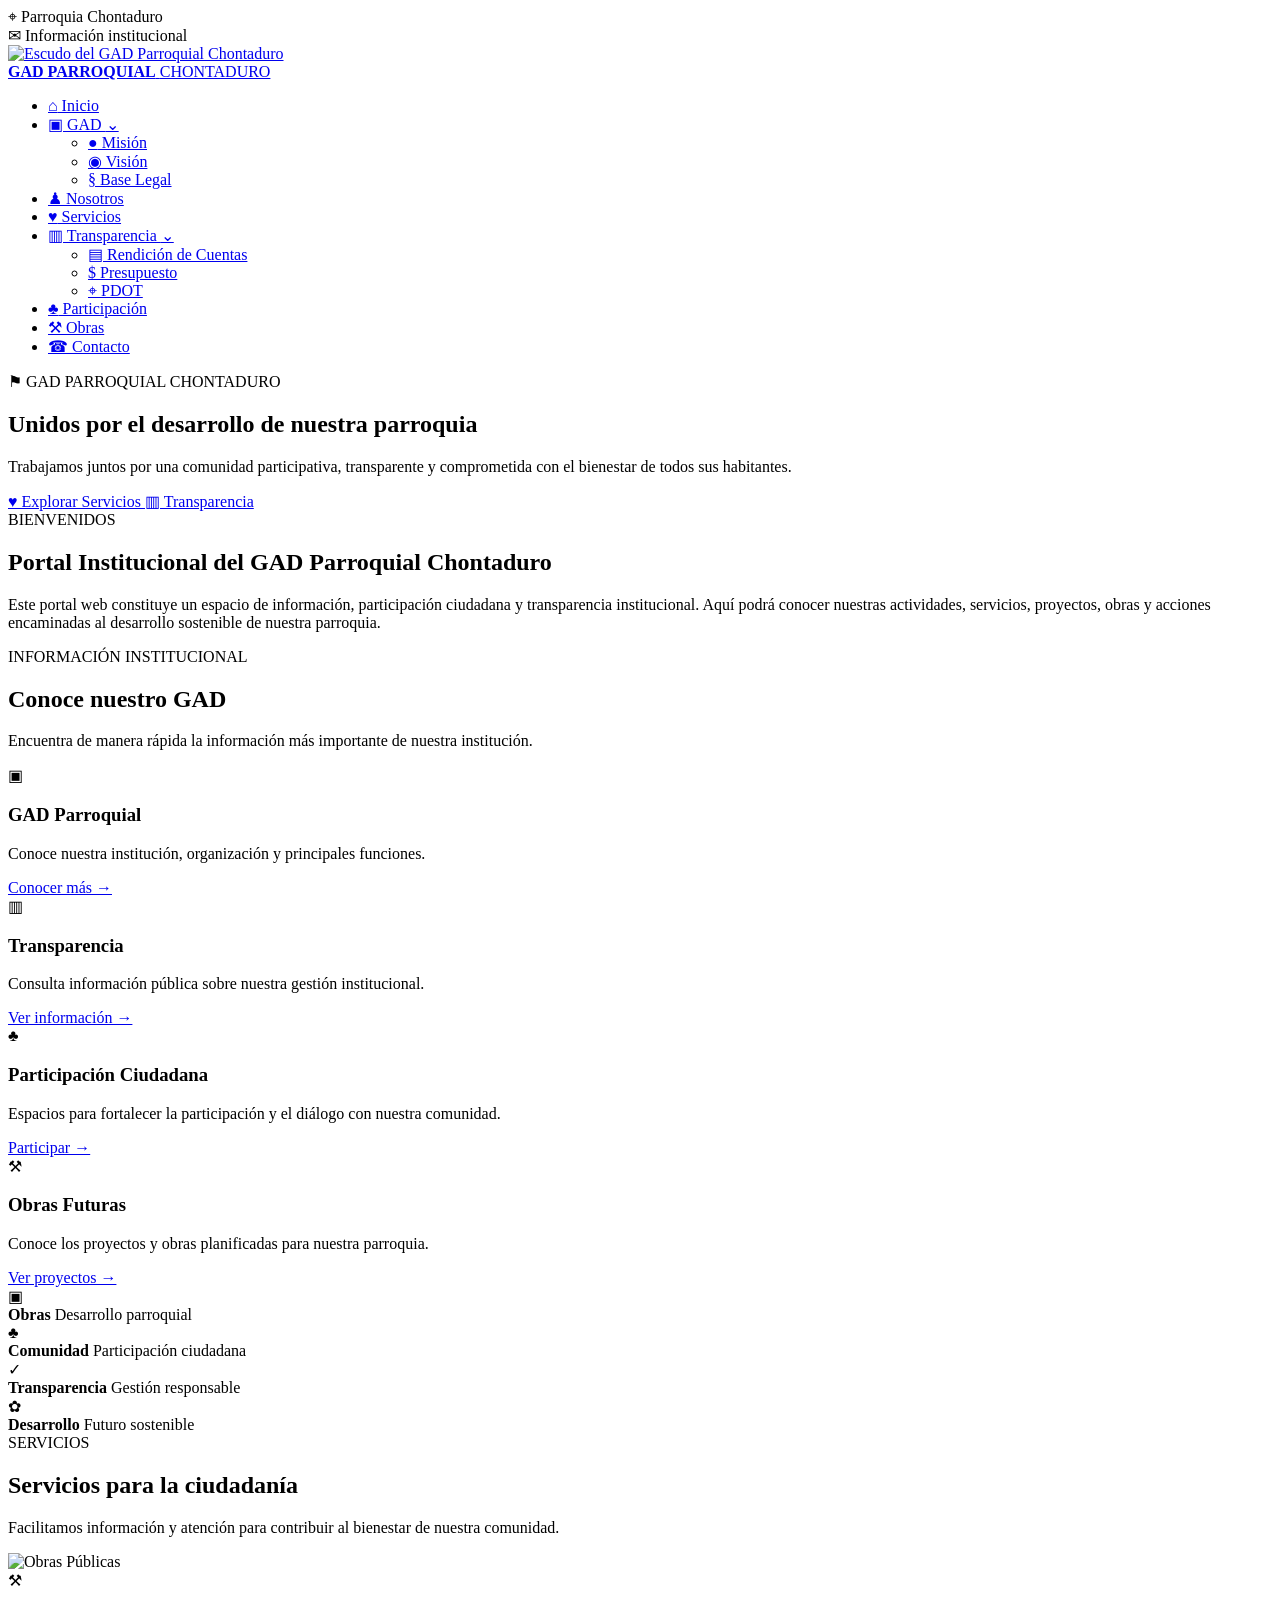
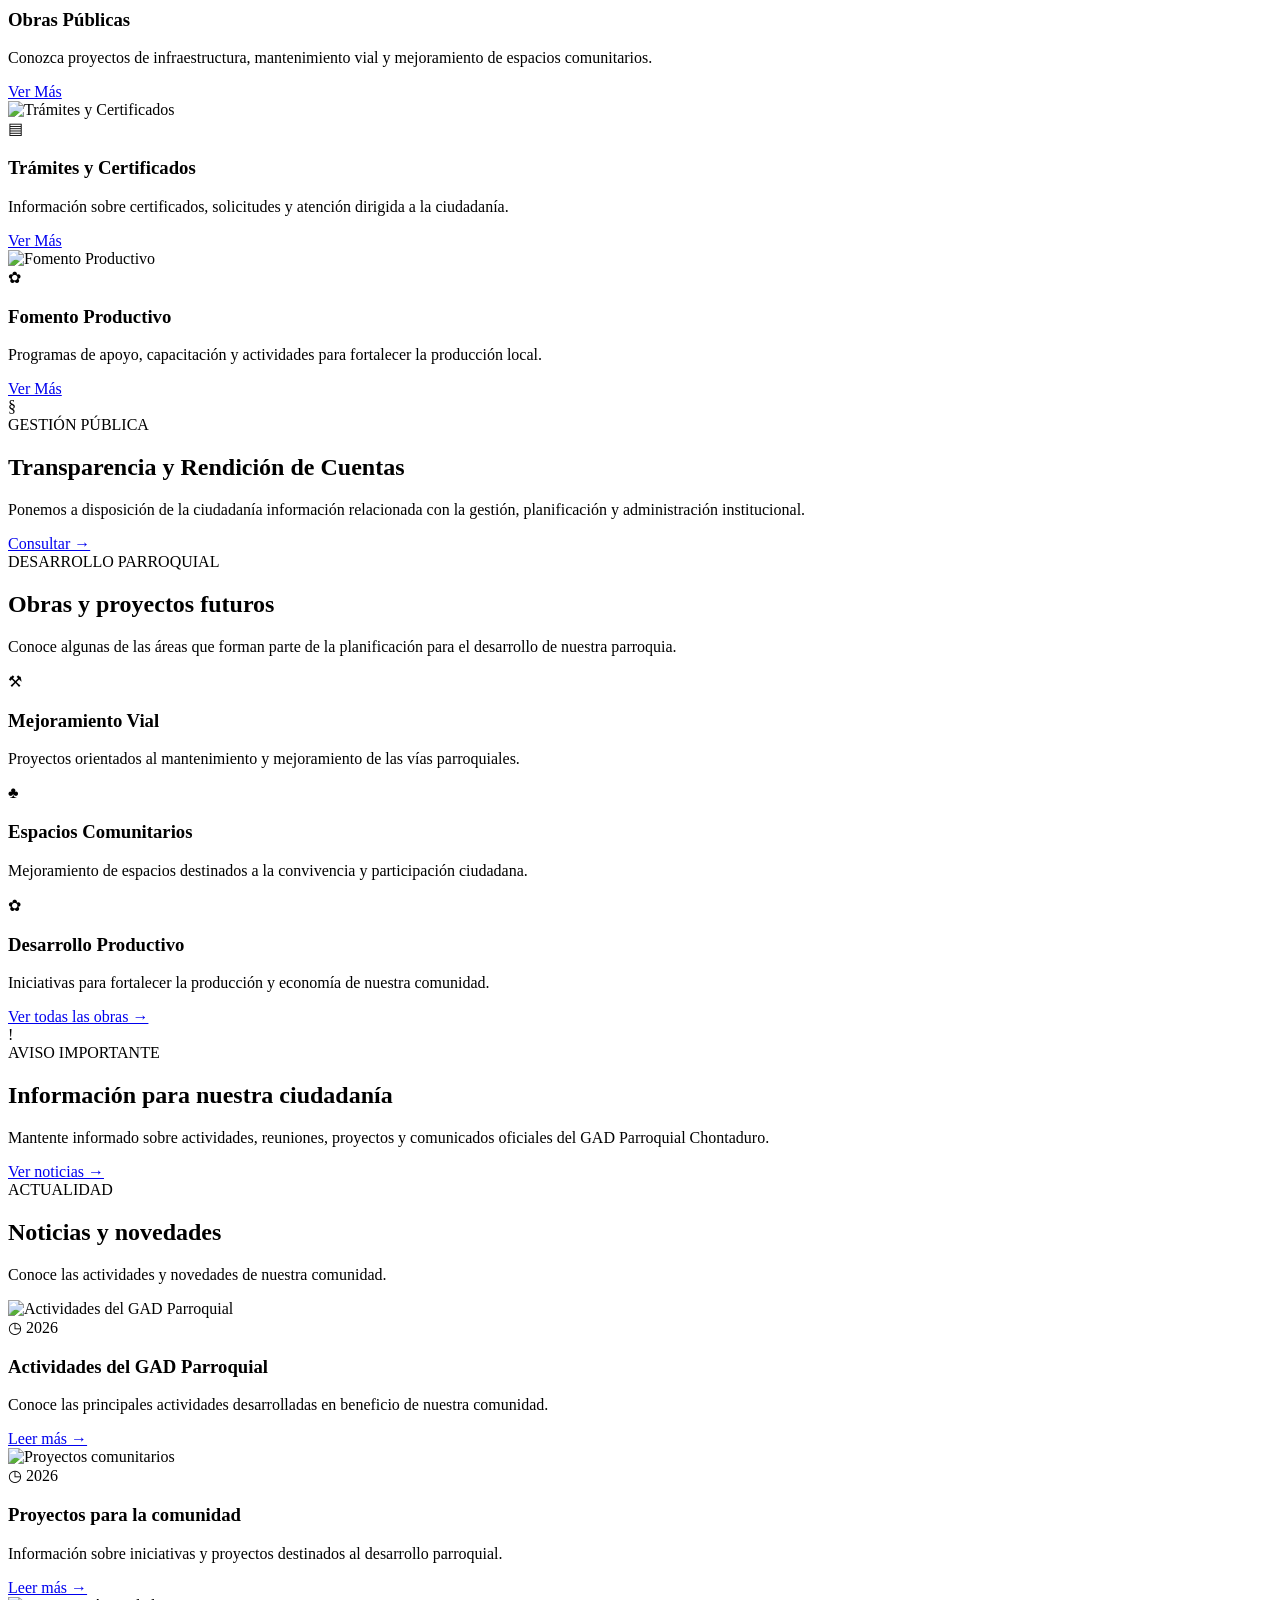
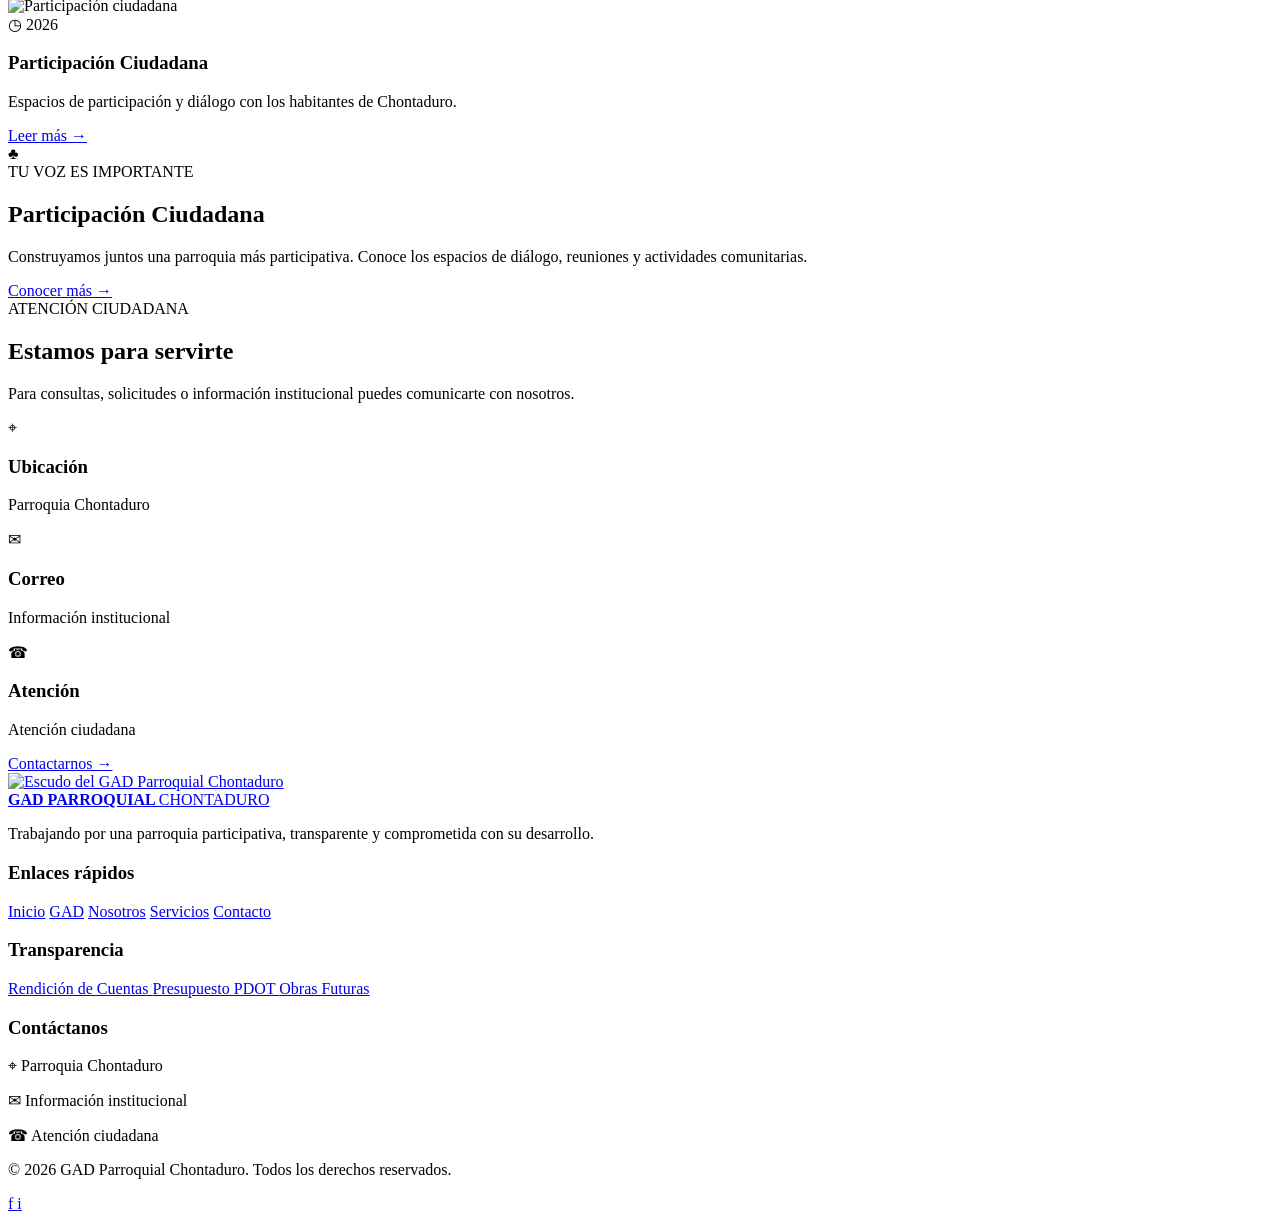
==== index.html @ f2425b81 "Rename INDEX.HTML to index.html" ====
<!DOCTYPE html>
<html lang="es">

<head>
    <meta charset="UTF-8">
    <meta name="viewport" content="width=device-width, initial-scale=1.0">

    <meta name="description"
        content="Portal institucional del GAD Parroquial Chontaduro. Información, servicios, transparencia, participación ciudadana y proyectos.">

    <title>GAD Parroquial Chontaduro - Inicio</title>

    <link rel="stylesheet" href="assets/css/style.css">
</head>

<body>

    <!-- =====================================================
         BARRA SUPERIOR
    ====================================================== -->

    <div class="top-bar">

        <div>
            <span class="icono-pequeno">⌖</span>
            Parroquia Chontaduro
        </div>

        <div>
            <span class="icono-pequeno">✉</span>
            Información institucional
        </div>

    </div>


    <!-- =====================================================
         ENCABEZADO Y MENÚ
    ====================================================== -->

    <header>

        <div class="nav-container">

            <!-- LOGO -->

            <a href="index.html" class="logo">

                <img src="assets/img/logo.png"
                    alt="Escudo del GAD Parroquial Chontaduro">

                <div class="logo-text">

                    <strong>GAD PARROQUIAL</strong>

                    <span>CHONTADURO</span>

                </div>

            </a>


            <!-- MENÚ PRINCIPAL -->

            <nav aria-label="Navegación principal">

                <ul>

                    <li>
                        <a href="index.html" class="active">
                            <span class="menu-icono">⌂</span>
                            Inicio
                        </a>
                    </li>


                    <!-- GAD -->

                    <li class="dropdown">

                        <a href="gad.html">
                            <span class="menu-icono">▣</span>
                            GAD
                            <span class="flecha">⌄</span>
                        </a>

                        <ul class="submenu">

                            <li>
                                <a href="mision.html">
                                    <span>●</span>
                                    Misión
                                </a>
                            </li>

                            <li>
                                <a href="vision.html">
                                    <span>◉</span>
                                    Visión
                                </a>
                            </li>

                            <li>
                                <a href="base-legal.html">
                                    <span>§</span>
                                    Base Legal
                                </a>
                            </li>

                        </ul>

                    </li>


                    <!-- NOSOTROS -->

                    <li>
                        <a href="nosotros.html">
                            <span class="menu-icono">♟</span>
                            Nosotros
                        </a>
                    </li>


                    <!-- SERVICIOS -->

                    <li>
                        <a href="servicios.html">
                            <span class="menu-icono">♥</span>
                            Servicios
                        </a>
                    </li>


                    <!-- TRANSPARENCIA -->

                    <li class="dropdown">

                        <a href="transparencia.html">
                            <span class="menu-icono">▥</span>
                            Transparencia
                            <span class="flecha">⌄</span>
                        </a>

                        <ul class="submenu">

                            <li>
                                <a href="rendicion-cuentas.html">
                                    <span>▤</span>
                                    Rendición de Cuentas
                                </a>
                            </li>

                            <li>
                                <a href="presupuesto.html">
                                    <span>$</span>
                                    Presupuesto
                                </a>
                            </li>

                            <li>
                                <a href="pdot.html">
                                    <span>⌖</span>
                                    PDOT
                                </a>
                            </li>

                        </ul>

                    </li>


                    <!-- PARTICIPACIÓN -->

                    <li>
                        <a href="participacion.html">
                            <span class="menu-icono">♣</span>
                            Participación
                        </a>
                    </li>


                    <!-- OBRAS -->

                    <li>
                        <a href="obras-futuras.html">
                            <span class="menu-icono">⚒</span>
                            Obras
                        </a>
                    </li>


                    <!-- CONTACTO -->

                    <li>
                        <a href="contacto.html">
                            <span class="menu-icono">☎</span>
                            Contacto
                        </a>
                    </li>

                </ul>

            </nav>

        </div>

    </header>


    <!-- =====================================================
         BANNER PRINCIPAL
    ====================================================== -->

    <main>

        <section class="banner" id="inicio">

            <div class="banner-overlay"></div>

            <div class="banner-contenido">

                <span class="etiqueta">
                    ⚑ GAD PARROQUIAL CHONTADURO
                </span>

                <h1>
                    Unidos por el desarrollo
                    de nuestra parroquia
                </h1>

                <p>
                    Trabajamos juntos por una comunidad
                    participativa, transparente y comprometida
                    con el bienestar de todos sus habitantes.
                </p>

                <div class="banner-botones">

                    <a href="servicios.html" class="btn">
                        ♥ Explorar Servicios
                    </a>

                    <a href="transparencia.html"
                        class="btn btn-secundario">
                        ▥ Transparencia
                    </a>

                </div>

            </div>

        </section>


        <!-- =====================================================
             BIENVENIDA
        ====================================================== -->

        <section class="bienvenida">

            <span class="seccion-etiqueta">
                BIENVENIDOS
            </span>

            <h2>
                Portal Institucional del
                GAD Parroquial Chontaduro
            </h2>

            <p>
                Este portal web constituye un espacio de información,
                participación ciudadana y transparencia institucional.
                Aquí podrá conocer nuestras actividades, servicios,
                proyectos, obras y acciones encaminadas al desarrollo
                sostenible de nuestra parroquia.
            </p>

        </section>


        <!-- =====================================================
             ACCESOS INSTITUCIONALES
        ====================================================== -->

        <section class="accesos">

            <div class="titulo-seccion">

                <span>
                    INFORMACIÓN INSTITUCIONAL
                </span>

                <h2>
                    Conoce nuestro GAD
                </h2>

                <p>
                    Encuentra de manera rápida la información
                    más importante de nuestra institución.
                </p>

            </div>


            <div class="grid-container">

                <!-- GAD -->

                <article class="info-card">

                    <div class="icono">
                        ▣
                    </div>

                    <h3>
                        GAD Parroquial
                    </h3>

                    <p>
                        Conoce nuestra institución,
                        organización y principales funciones.
                    </p>

                    <a href="gad.html">
                        Conocer más →
                    </a>

                </article>


                <!-- TRANSPARENCIA -->

                <article class="info-card">

                    <div class="icono">
                        ▥
                    </div>

                    <h3>
                        Transparencia
                    </h3>

                    <p>
                        Consulta información pública sobre
                        nuestra gestión institucional.
                    </p>

                    <a href="transparencia.html">
                        Ver información →
                    </a>

                </article>


                <!-- PARTICIPACIÓN -->

                <article class="info-card">

                    <div class="icono">
                        ♣
                    </div>

                    <h3>
                        Participación Ciudadana
                    </h3>

                    <p>
                        Espacios para fortalecer la participación
                        y el diálogo con nuestra comunidad.
                    </p>

                    <a href="participacion.html">
                        Participar →
                    </a>

                </article>


                <!-- OBRAS -->

                <article class="info-card">

                    <div class="icono">
                        ⚒
                    </div>

                    <h3>
                        Obras Futuras
                    </h3>

                    <p>
                        Conoce los proyectos y obras
                        planificadas para nuestra parroquia.
                    </p>

                    <a href="obras-futuras.html">
                        Ver proyectos →
                    </a>

                </article>

            </div>

        </section>


        <!-- =====================================================
             INDICADORES
        ====================================================== -->

        <section class="indicadores">

            <div class="indicador">

                <span class="indicador-icono">▣</span>

                <div>
                    <strong>Obras</strong>
                    <span>Desarrollo parroquial</span>
                </div>

            </div>


            <div class="indicador">

                <span class="indicador-icono">♣</span>

                <div>
                    <strong>Comunidad</strong>
                    <span>Participación ciudadana</span>
                </div>

            </div>


            <div class="indicador">

                <span class="indicador-icono">✓</span>

                <div>
                    <strong>Transparencia</strong>
                    <span>Gestión responsable</span>
                </div>

            </div>


            <div class="indicador">

                <span class="indicador-icono">✿</span>

                <div>
                    <strong>Desarrollo</strong>
                    <span>Futuro sostenible</span>
                </div>

            </div>

        </section>


        <!-- =====================================================
             SERVICIOS DESTACADOS
        ====================================================== -->

        <section class="servicios-destacados">

            <div class="titulo-seccion">

                <span>
                    SERVICIOS
                </span>

                <h2>
                    Servicios para la ciudadanía
                </h2>

                <p>
                    Facilitamos información y atención para
                    contribuir al bienestar de nuestra comunidad.
                </p>

            </div>


            <div class="grid-container servicios-grid">

                <!-- SERVICIO 1 -->

                <article class="card">

                    <img src="assets/img/productos/servicio-1.png"
                        alt="Obras Públicas">

                    <div class="card-content">

                        <div class="card-icon">
                            ⚒
                        </div>

                        <h3>
                            Obras Públicas
                        </h3>

                        <p>
                            Conozca proyectos de infraestructura,
                            mantenimiento vial y mejoramiento
                            de espacios comunitarios.
                        </p>

                        <a href="servicios.html" class="btn">
                            Ver Más
                        </a>

                    </div>

                </article>


                <!-- SERVICIO 2 -->

                <article class="card">

                    <img src="assets/img/productos/servicio-2.jpg"
                        alt="Trámites y Certificados">

                    <div class="card-content">

                        <div class="card-icon">
                            ▤
                        </div>

                        <h3>
                            Trámites y Certificados
                        </h3>

                        <p>
                            Información sobre certificados,
                            solicitudes y atención dirigida
                            a la ciudadanía.
                        </p>

                        <a href="servicios.html" class="btn">
                            Ver Más
                        </a>

                    </div>

                </article>


                <!-- SERVICIO 3 -->

                <article class="card">

                    <img src="assets/img/productos/servicio-3.jpg"
                        alt="Fomento Productivo">

                    <div class="card-content">

                        <div class="card-icon">
                            ✿
                        </div>

                        <h3>
                            Fomento Productivo
                        </h3>

                        <p>
                            Programas de apoyo, capacitación
                            y actividades para fortalecer
                            la producción local.
                        </p>

                        <a href="servicios.html" class="btn">
                            Ver Más
                        </a>

                    </div>

                </article>

            </div>

        </section>


        <!-- =====================================================
             TRANSPARENCIA DESTACADA
        ====================================================== -->

        <section class="transparencia-destacada">

            <div class="transparencia-icono">
                §
            </div>

            <div class="transparencia-texto">

                <span>
                    GESTIÓN PÚBLICA
                </span>

                <h2>
                    Transparencia y Rendición de Cuentas
                </h2>

                <p>
                    Ponemos a disposición de la ciudadanía
                    información relacionada con la gestión,
                    planificación y administración institucional.
                </p>

            </div>

            <a href="transparencia.html" class="btn">
                Consultar →
            </a>

        </section>


        <!-- =====================================================
             OBRAS FUTURAS
        ====================================================== -->

        <section class="obras-preview">

            <div class="titulo-seccion">

                <span>
                    DESARROLLO PARROQUIAL
                </span>

                <h2>
                    Obras y proyectos futuros
                </h2>

                <p>
                    Conoce algunas de las áreas que forman parte
                    de la planificación para el desarrollo de nuestra
                    parroquia.
                </p>

            </div>


            <div class="obras-grid">

                <article class="obra-card">

                    <div class="obra-icono">
                        ⚒
                    </div>

                    <h3>
                        Mejoramiento Vial
                    </h3>

                    <p>
                        Proyectos orientados al mantenimiento
                        y mejoramiento de las vías parroquiales.
                    </p>

                </article>


                <article class="obra-card">

                    <div class="obra-icono">
                        ♣
                    </div>

                    <h3>
                        Espacios Comunitarios
                    </h3>

                    <p>
                        Mejoramiento de espacios destinados
                        a la convivencia y participación ciudadana.
                    </p>

                </article>


                <article class="obra-card">

                    <div class="obra-icono">
                        ✿
                    </div>

                    <h3>
                        Desarrollo Productivo
                    </h3>

                    <p>
                        Iniciativas para fortalecer la producción
                        y economía de nuestra comunidad.
                    </p>

                </article>

            </div>


            <div class="centrado">

                <a href="obras-futuras.html" class="btn">
                    Ver todas las obras →
                </a>

            </div>

        </section>


        <!-- =====================================================
             AVISO IMPORTANTE
        ====================================================== -->

        <section class="aviso">

            <div class="aviso-icono">
                !
            </div>

            <div>

                <span>
                    AVISO IMPORTANTE
                </span>

                <h2>
                    Información para nuestra ciudadanía
                </h2>

                <p>
                    Mantente informado sobre actividades,
                    reuniones, proyectos y comunicados
                    oficiales del GAD Parroquial Chontaduro.
                </p>

            </div>

            <a href="noticias.html"
                class="btn btn-secundario">
                Ver noticias →
            </a>

        </section>


        <!-- =====================================================
             NOTICIAS
        ====================================================== -->

        <section class="noticias">

            <div class="titulo-seccion">

                <span>
                    ACTUALIDAD
                </span>

                <h2>
                    Noticias y novedades
                </h2>

                <p>
                    Conoce las actividades y novedades
                    de nuestra comunidad.
                </p>

            </div>


            <div class="noticias-grid">

                <article class="noticia">

                    <img src="assets/img/noticia-1.jpg"
                        alt="Actividades del GAD Parroquial">

                    <div class="noticia-contenido">

                        <span>
                            ◷ 2026
                        </span>

                        <h3>
                            Actividades del GAD Parroquial
                        </h3>

                        <p>
                            Conoce las principales actividades
                            desarrolladas en beneficio de nuestra
                            comunidad.
                        </p>

                        <a href="noticias.html">
                            Leer más →
                        </a>

                    </div>

                </article>


                <article class="noticia">

                    <img src="assets/img/noticia-2.jpg"
                        alt="Proyectos comunitarios">

                    <div class="noticia-contenido">

                        <span>
                            ◷ 2026
                        </span>

                        <h3>
                            Proyectos para la comunidad
                        </h3>

                        <p>
                            Información sobre iniciativas
                            y proyectos destinados al desarrollo
                            parroquial.
                        </p>

                        <a href="noticias.html">
                            Leer más →
                        </a>

                    </div>

                </article>


                <article class="noticia">

                    <img src="assets/img/noticia-3.jpg"
                        alt="Participación ciudadana">

                    <div class="noticia-contenido">

                        <span>
                            ◷ 2026
                        </span>

                        <h3>
                            Participación Ciudadana
                        </h3>

                        <p>
                            Espacios de participación y diálogo
                            con los habitantes de Chontaduro.
                        </p>

                        <a href="noticias.html">
                            Leer más →
                        </a>

                    </div>

                </article>

            </div>

        </section>


        <!-- =====================================================
             PARTICIPACIÓN CIUDADANA
        ====================================================== -->

        <section class="participacion">

            <div class="participacion-contenido">

                <div class="participacion-icono">
                    ♣
                </div>

                <div>

                    <span>
                        TU VOZ ES IMPORTANTE
                    </span>

                    <h2>
                        Participación Ciudadana
                    </h2>

                    <p>
                        Construyamos juntos una parroquia
                        más participativa. Conoce los espacios
                        de diálogo, reuniones y actividades
                        comunitarias.
                    </p>

                </div>

                <a href="participacion.html" class="btn">
                    Conocer más →
                </a>

            </div>

        </section>


        <!-- =====================================================
             CONTACTO
        ====================================================== -->

        <section class="contacto-preview">

            <div class="titulo-seccion">

                <span>
                    ATENCIÓN CIUDADANA
                </span>

                <h2>
                    Estamos para servirte
                </h2>

                <p>
                    Para consultas, solicitudes o información
                    institucional puedes comunicarte con nosotros.
                </p>

            </div>


            <div class="contacto-grid">

                <article class="contacto-item">

                    <div class="contacto-icono">
                        ⌖
                    </div>

                    <h3>
                        Ubicación
                    </h3>

                    <p>
                        Parroquia Chontaduro
                    </p>

                </article>


                <article class="contacto-item">

                    <div class="contacto-icono">
                        ✉
                    </div>

                    <h3>
                        Correo
                    </h3>

                    <p>
                        Información institucional
                    </p>

                </article>


                <article class="contacto-item">

                    <div class="contacto-icono">
                        ☎
                    </div>

                    <h3>
                        Atención
                    </h3>

                    <p>
                        Atención ciudadana
                    </p>

                </article>

            </div>


            <div class="centrado">

                <a href="contacto.html" class="btn">
                    Contactarnos →
                </a>

            </div>

        </section>

    </main>


    <!-- =====================================================
         FOOTER
    ====================================================== -->

    <footer>

        <div class="footer-container">

            <!-- COLUMNA 1 -->

            <div class="footer-col">

                <a href="index.html" class="footer-logo">

                    <img src="assets/img/logo.png"
                        alt="Escudo del GAD Parroquial Chontaduro">

                    <div>

                        <strong>
                            GAD PARROQUIAL
                        </strong>

                        <span>
                            CHONTADURO
                        </span>

                    </div>

                </a>

                <p>
                    Trabajando por una parroquia
                    participativa, transparente y
                    comprometida con su desarrollo.
                </p>

            </div>


            <!-- COLUMNA 2 -->

            <div class="footer-col">

                <h3>
                    Enlaces rápidos
                </h3>

                <a href="index.html">Inicio</a>
                <a href="gad.html">GAD</a>
                <a href="nosotros.html">Nosotros</a>
                <a href="servicios.html">Servicios</a>
                <a href="contacto.html">Contacto</a>

            </div>


            <!-- COLUMNA 3 -->

            <div class="footer-col">

                <h3>
                    Transparencia
                </h3>

                <a href="rendicion-cuentas.html">
                    Rendición de Cuentas
                </a>

                <a href="presupuesto.html">
                    Presupuesto
                </a>

                <a href="pdot.html">
                    PDOT
                </a>

                <a href="obras-futuras.html">
                    Obras Futuras
                </a>

            </div>


            <!-- COLUMNA 4 -->

            <div class="footer-col">

                <h3>
                    Contáctanos
                </h3>

                <p>
                    ⌖ Parroquia Chontaduro
                </p>

                <p>
                    ✉ Información institucional
                </p>

                <p>
                    ☎ Atención ciudadana
                </p>

            </div>

        </div>


        <!-- PARTE INFERIOR -->

        <div class="footer-bottom">

            <p>
                © 2026 GAD Parroquial Chontaduro.
                Todos los derechos reservados.
            </p>

            <div class="redes">

                <a href="https://www.facebook.com/"
                    target="_blank"
                    rel="noopener noreferrer"
                    aria-label="Facebook">
                    f
                </a>

                <a href="https://www.instagram.com/"
                    target="_blank"
                    rel="noopener noreferrer"
                    aria-label="Instagram">
                    i
                </a>

            </div>

        </div>

    </footer>

</body>

</html>
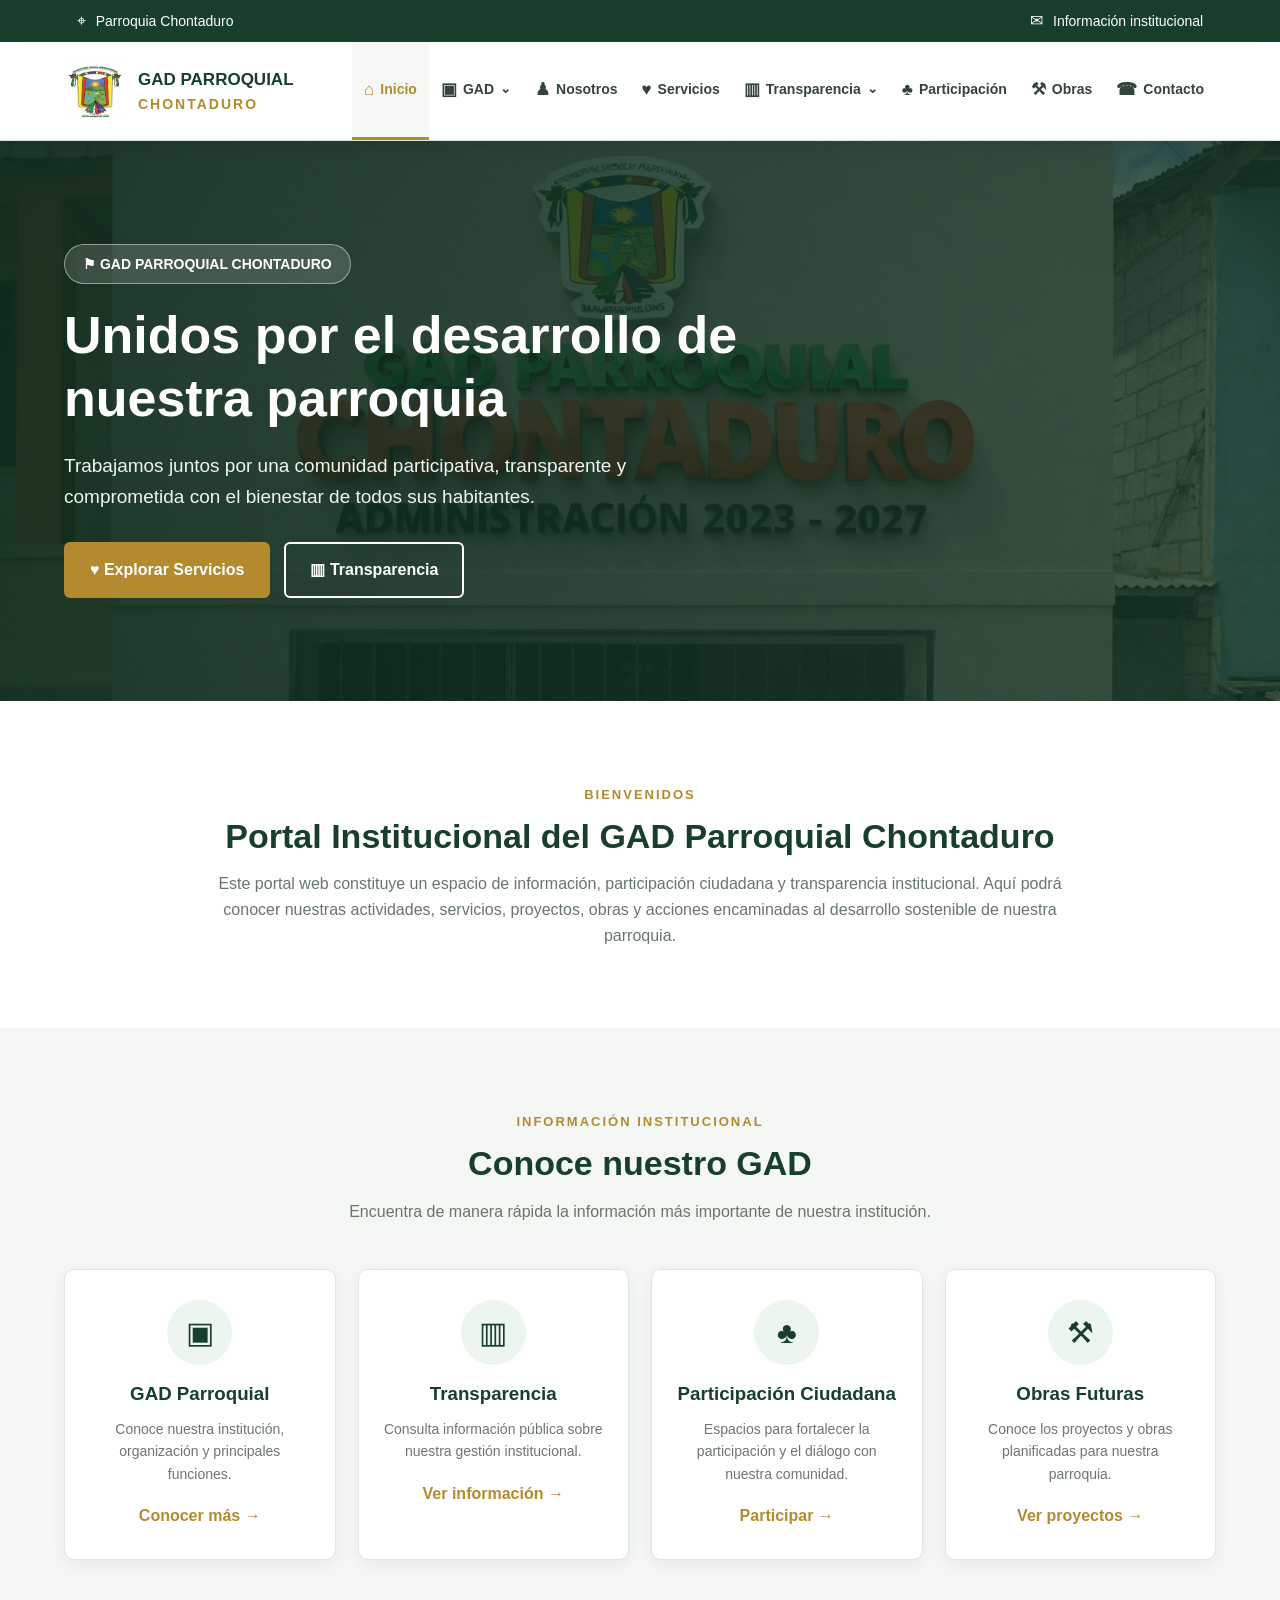
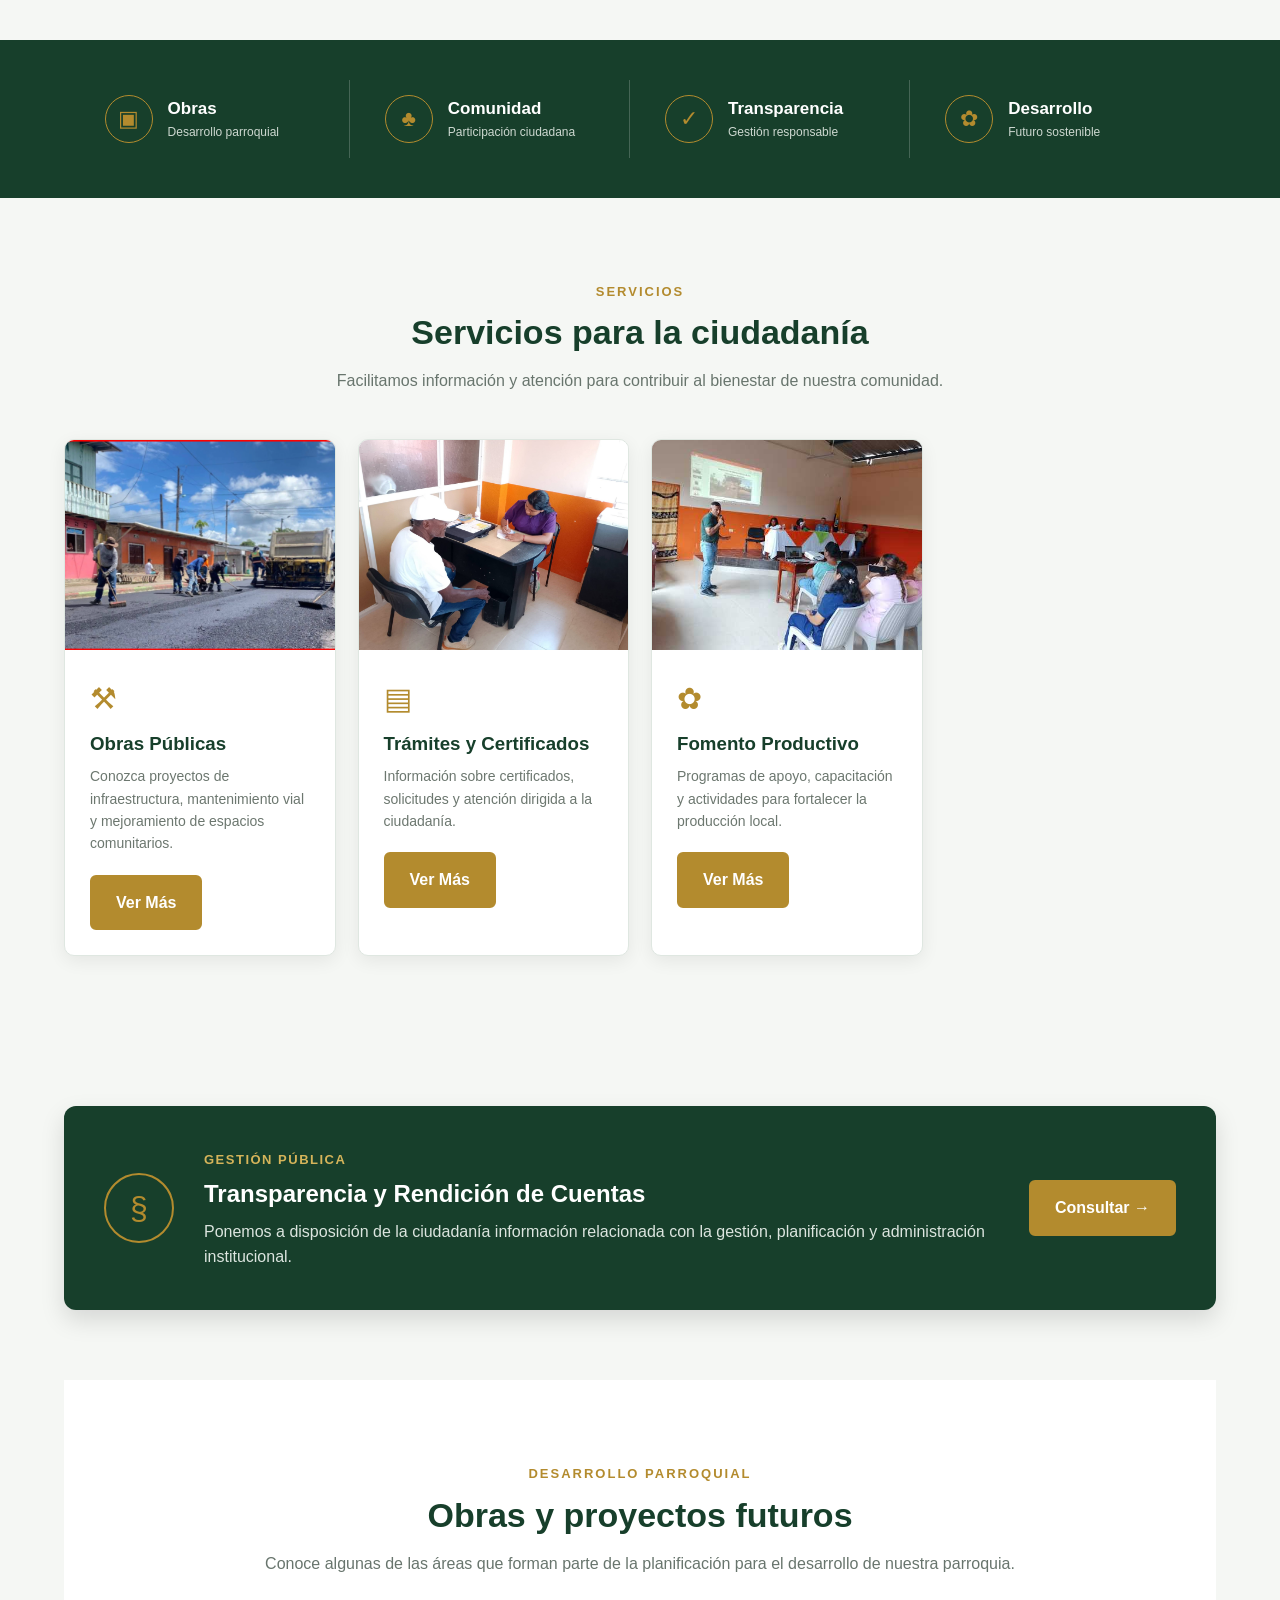
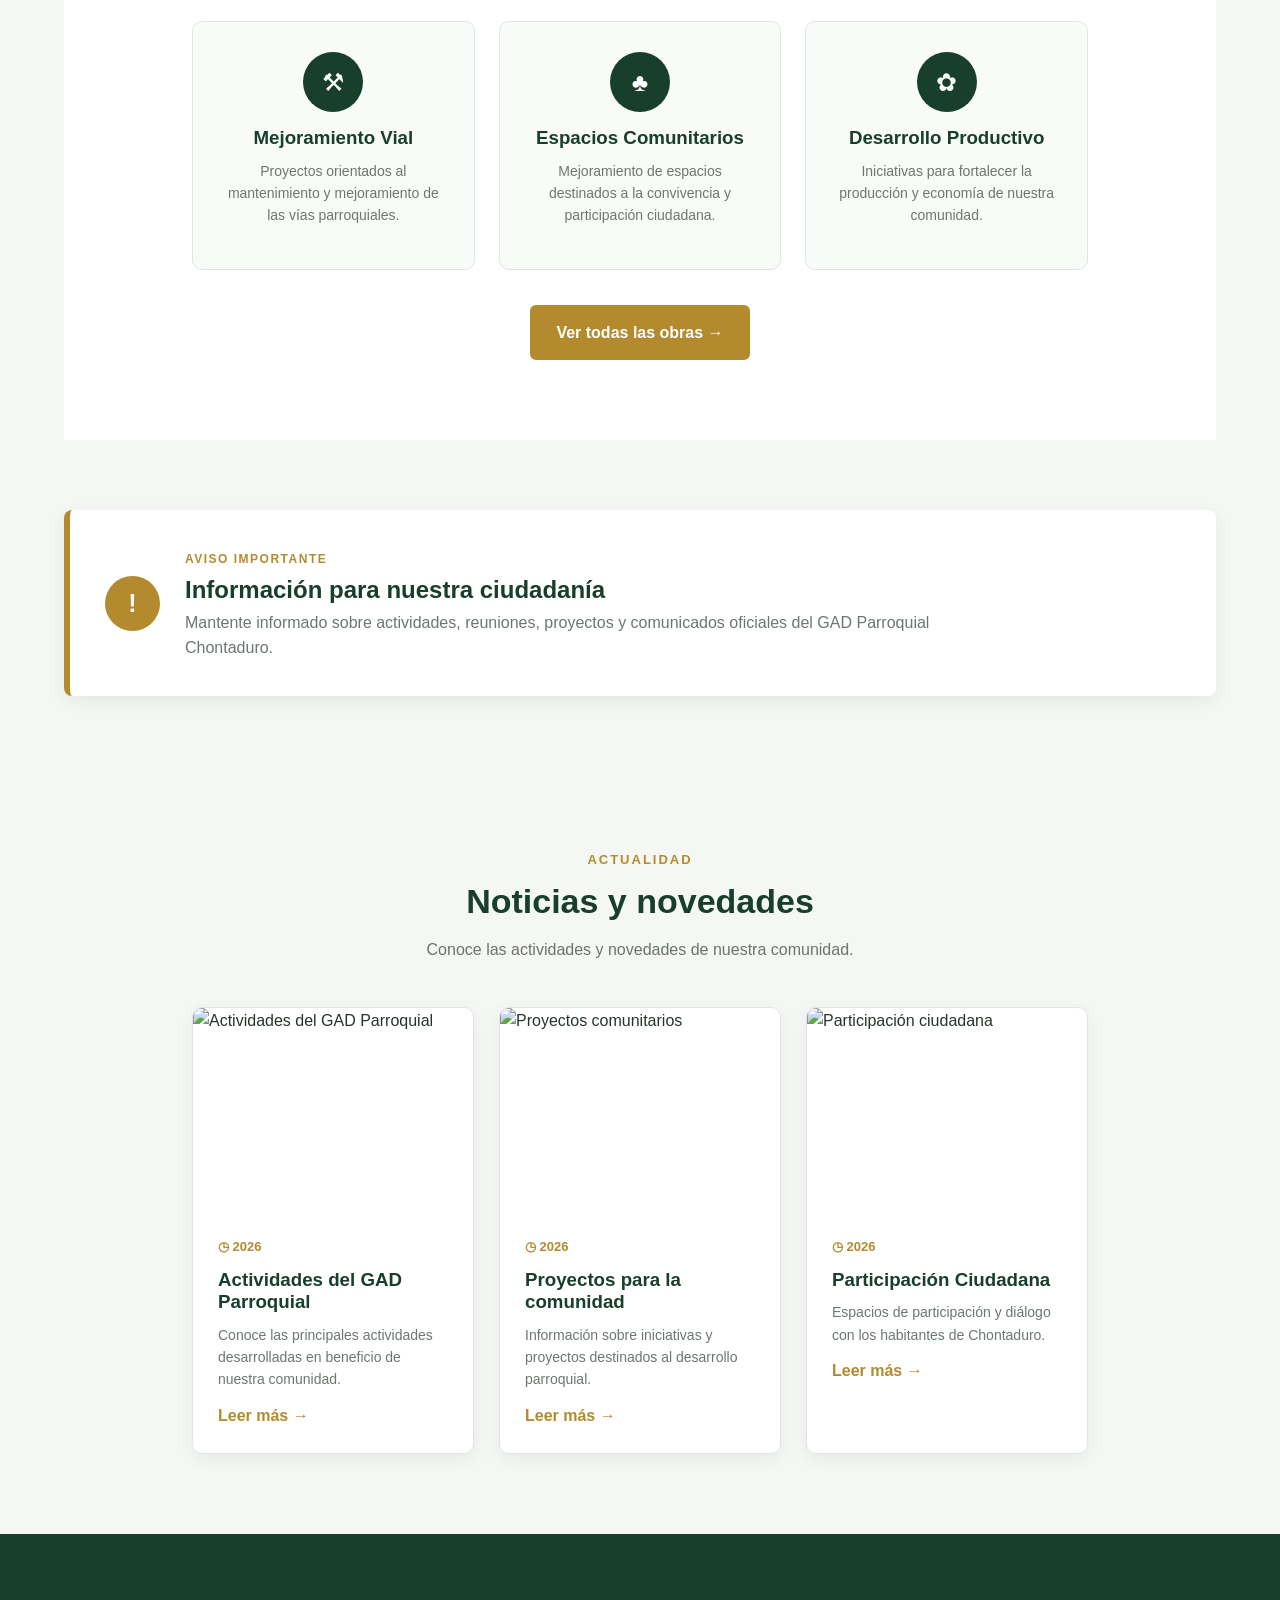
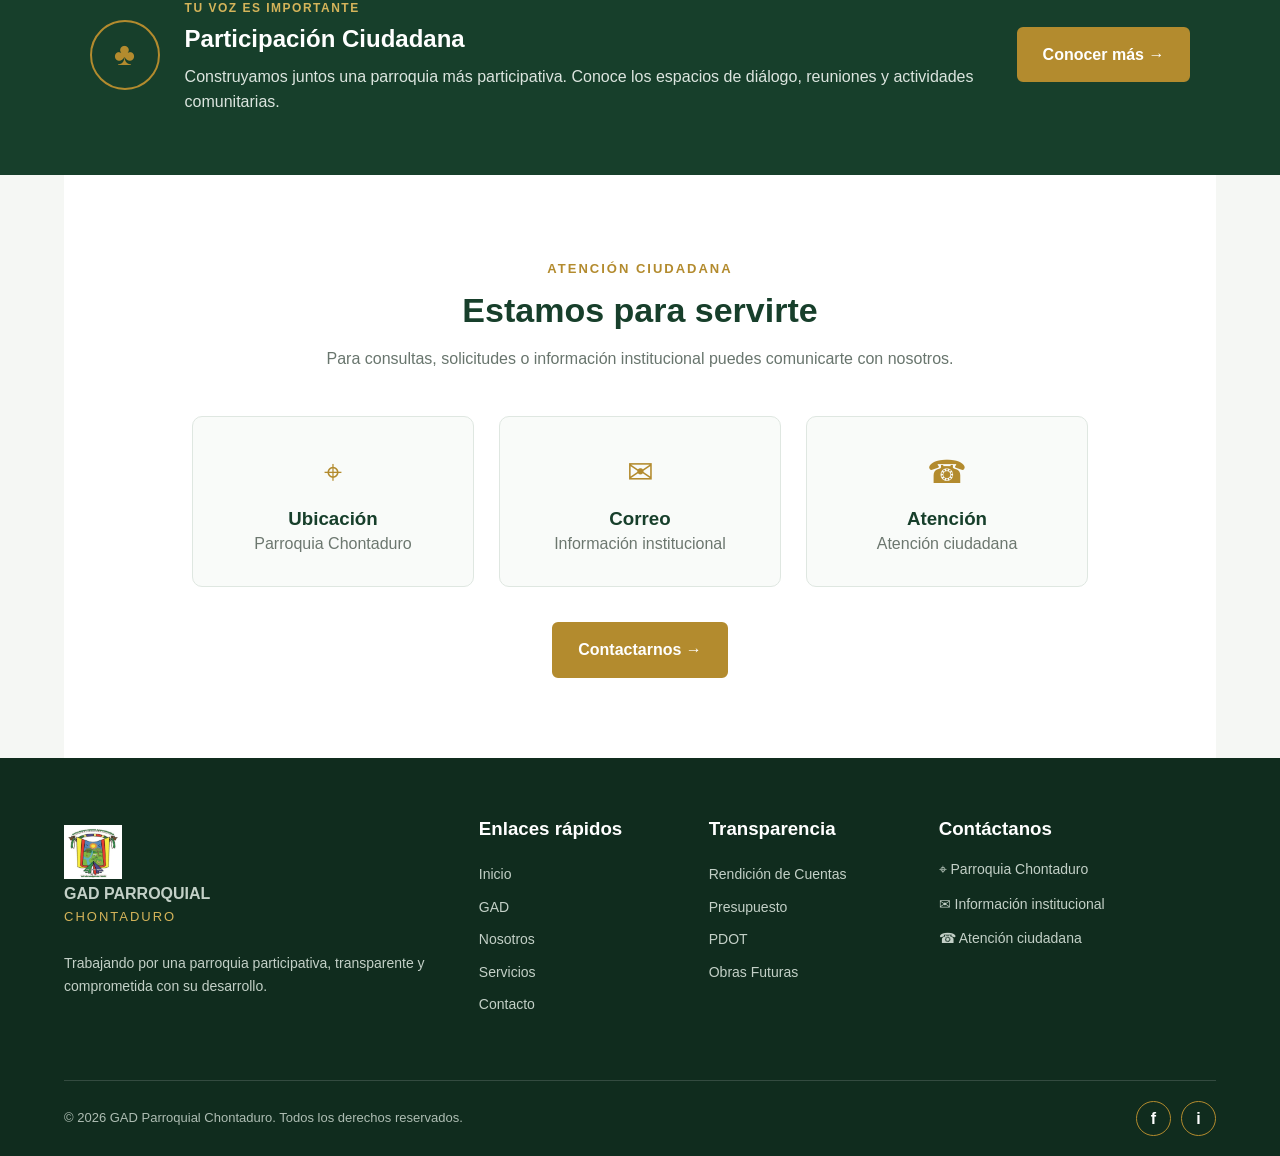
==== commit 0d38ca9e: "fix: corregir enlace de Nosotros" ====
--- a/index.html
+++ b/index.html
@@ -115,7 +115,7 @@
                     <!-- NOSOTROS -->
 
                     <li>
-                        <a href="nosotros.html">
+                        <a href="NOSOTROS.html">
                             <span class="menu-icono">♟</span>
                             Nosotros
                         </a>
@@ -1053,7 +1053,7 @@
 
                 <a href="index.html">Inicio</a>
                 <a href="gad.html">GAD</a>
-                <a href="nosotros.html">Nosotros</a>
+                <a href="NOSOTROS.html">Nosotros</a>
                 <a href="servicios.html">Servicios</a>
                 <a href="contacto.html">Contacto</a>
 
--- a/assets/css/style.css
+++ b/assets/css/style.css
@@ -0,0 +1,1464 @@
+/* =========================================================
+   CONFIGURACIÓN GENERAL
+========================================================= */
+
+* {
+    margin: 0;
+    padding: 0;
+    box-sizing: border-box;
+}
+
+html {
+    scroll-behavior: smooth;
+}
+
+body {
+    font-family: Arial, Helvetica, sans-serif;
+    background-color: #f5f7f4;
+    color: #26352b;
+    line-height: 1.6;
+}
+
+img {
+    max-width: 100%;
+    display: block;
+}
+
+a {
+    text-decoration: none;
+    color: inherit;
+}
+
+ul {
+    list-style: none;
+}
+
+p {
+    margin-bottom: 12px;
+}
+
+h1,
+h2,
+h3 {
+    line-height: 1.2;
+}
+
+
+/* =========================================================
+   BARRA SUPERIOR
+========================================================= */
+
+.top-bar {
+    background-color: #173f2b;
+    color: #ffffff;
+    min-height: 38px;
+
+    display: flex;
+    justify-content: space-between;
+    align-items: center;
+
+    padding: 8px 6%;
+    font-size: 14px;
+}
+
+.icono-pequeno {
+    margin-right: 6px;
+    font-size: 16px;
+}
+
+
+/* =========================================================
+   HEADER
+========================================================= */
+
+header {
+    background-color: #ffffff;
+    border-bottom: 1px solid #dce5df;
+    box-shadow: 0 3px 12px rgba(0, 0, 0, 0.08);
+
+    position: relative;
+    z-index: 100;
+}
+
+.nav-container {
+    width: 90%;
+    max-width: 1400px;
+    margin: 0 auto;
+
+    min-height: 90px;
+
+    display: flex;
+    justify-content: space-between;
+    align-items: center;
+
+    gap: 25px;
+}
+
+
+/* =========================================================
+   LOGO
+========================================================= */
+
+.logo {
+    display: flex;
+    align-items: center;
+    gap: 12px;
+
+    min-width: 230px;
+}
+
+.logo img {
+    width: 62px;
+    height: 62px;
+    object-fit: contain;
+}
+
+.logo-text {
+    display: flex;
+    flex-direction: column;
+}
+
+.logo-text strong {
+    color: #173f2b;
+    font-size: 17px;
+}
+
+.logo-text span {
+    color: #b38b2e;
+    font-size: 14px;
+    font-weight: bold;
+    letter-spacing: 2px;
+}
+
+
+/* =========================================================
+   NAVEGACIÓN
+========================================================= */
+
+nav > ul {
+    display: flex;
+    align-items: center;
+    justify-content: flex-end;
+    flex-wrap: wrap;
+}
+
+nav li {
+    position: relative;
+}
+
+nav > ul > li > a {
+    display: flex;
+    align-items: center;
+    gap: 6px;
+
+    padding: 34px 12px;
+
+    color: #34443a;
+    font-size: 14px;
+    font-weight: bold;
+
+    border-bottom: 3px solid transparent;
+
+    transition: all 0.3s ease;
+}
+
+nav > ul > li > a:hover,
+nav > ul > li > a.active {
+    color: #b38b2e;
+    background-color: #f6f8f5;
+    border-bottom-color: #b38b2e;
+}
+
+.menu-icono {
+    font-size: 17px;
+}
+
+.flecha {
+    font-size: 13px;
+}
+
+
+/* =========================================================
+   SUBMENÚ
+========================================================= */
+
+.submenu {
+    position: absolute;
+    top: 100%;
+    left: 0;
+
+    min-width: 220px;
+
+    background-color: #ffffff;
+
+    border: 1px solid #dce5df;
+    border-radius: 0 0 8px 8px;
+
+    box-shadow: 0 8px 20px rgba(0, 0, 0, 0.12);
+
+    display: none;
+}
+
+.dropdown:hover .submenu {
+    display: block;
+}
+
+.submenu li {
+    width: 100%;
+}
+
+.submenu a {
+    display: flex;
+    align-items: center;
+    gap: 10px;
+
+    padding: 13px 16px;
+
+    color: #34443a;
+    font-size: 14px;
+
+    border-bottom: 1px solid #edf1ee;
+
+    transition: all 0.3s ease;
+}
+
+.submenu li:last-child a {
+    border-bottom: none;
+}
+
+.submenu a:hover {
+    background-color: #edf5ef;
+    color: #b38b2e;
+    padding-left: 22px;
+}
+
+
+/* =========================================================
+   BANNER PRINCIPAL
+========================================================= */
+
+.banner {
+    min-height: 560px;
+
+    position: relative;
+
+    display: flex;
+    align-items: center;
+
+    background-image:
+        linear-gradient(
+            rgba(20, 55, 37, 0.72),
+            rgba(20, 55, 37, 0.72)
+        ),
+        url("../img/banner.jpg");
+
+    background-size: cover;
+    background-position: center;
+
+    overflow: hidden;
+}
+
+.banner-overlay {
+    position: absolute;
+    inset: 0;
+    background: linear-gradient(
+        90deg,
+        rgba(10, 40, 25, 0.65),
+        rgba(10, 40, 25, 0.15)
+    );
+}
+
+.banner-contenido {
+    width: 90%;
+    max-width: 1200px;
+    margin: 0 auto;
+
+    position: relative;
+    z-index: 2;
+
+    color: #ffffff;
+}
+
+.etiqueta {
+    display: inline-block;
+
+    background-color: rgba(255, 255, 255, 0.15);
+
+    border: 1px solid rgba(255, 255, 255, 0.45);
+    border-radius: 30px;
+
+    padding: 8px 18px;
+    margin-bottom: 20px;
+
+    font-size: 14px;
+    font-weight: bold;
+}
+
+.banner h1 {
+    max-width: 700px;
+
+    font-size: 52px;
+    margin-bottom: 22px;
+}
+
+.banner p {
+    max-width: 680px;
+
+    font-size: 19px;
+    margin-bottom: 30px;
+
+    color: #f1f5f2;
+}
+
+.banner-botones {
+    display: flex;
+    flex-wrap: wrap;
+    gap: 14px;
+}
+
+
+/* =========================================================
+   BOTONES
+========================================================= */
+
+.btn {
+    display: inline-block;
+
+    padding: 13px 24px;
+
+    background-color: #b38b2e;
+    color: #ffffff;
+
+    border: 2px solid #b38b2e;
+    border-radius: 6px;
+
+    font-weight: bold;
+
+    transition: all 0.3s ease;
+}
+
+.btn:hover {
+    background-color: #8e6c20;
+    border-color: #8e6c20;
+
+    transform: translateY(-2px);
+
+    box-shadow: 0 6px 14px rgba(0, 0, 0, 0.18);
+}
+
+.btn-secundario {
+    background-color: transparent;
+    border-color: #ffffff;
+}
+
+.btn-secundario:hover {
+    background-color: #ffffff;
+    color: #173f2b;
+}
+
+
+/* =========================================================
+   SECCIONES GENERALES
+========================================================= */
+
+.bienvenida,
+.accesos,
+.servicios-destacados,
+.obras-preview,
+.noticias,
+.contacto-preview {
+    width: 90%;
+    max-width: 1250px;
+    margin: 0 auto;
+
+    padding: 80px 0;
+}
+
+.titulo-seccion {
+    text-align: center;
+    max-width: 750px;
+    margin: 0 auto 45px;
+}
+
+.titulo-seccion > span,
+.seccion-etiqueta {
+    display: inline-block;
+
+    color: #b38b2e;
+
+    font-size: 13px;
+    font-weight: bold;
+
+    letter-spacing: 2px;
+
+    margin-bottom: 10px;
+}
+
+.titulo-seccion h2,
+.bienvenida h2 {
+    color: #173f2b;
+    font-size: 34px;
+    margin-bottom: 15px;
+}
+
+.titulo-seccion p,
+.bienvenida p {
+    color: #68756d;
+}
+
+
+/* =========================================================
+   BIENVENIDA
+========================================================= */
+
+.bienvenida {
+    text-align: center;
+    background-color: #ffffff;
+
+    max-width: none;
+    width: 100%;
+
+    padding-left: 10%;
+    padding-right: 10%;
+}
+
+.bienvenida p {
+    max-width: 850px;
+    margin: 0 auto;
+}
+
+
+/* =========================================================
+   GRID DE ACCESOS
+========================================================= */
+
+.grid-container {
+    display: grid;
+
+    grid-template-columns: repeat(4, 1fr);
+
+    gap: 22px;
+}
+
+.info-card {
+    background-color: #ffffff;
+
+    border: 1px solid #dfe7e1;
+    border-radius: 10px;
+
+    padding: 30px 24px;
+
+    text-align: center;
+
+    box-shadow: 0 5px 18px rgba(0, 0, 0, 0.06);
+
+    transition: all 0.3s ease;
+}
+
+.info-card:hover {
+    transform: translateY(-7px);
+
+    border-color: #b38b2e;
+
+    box-shadow: 0 12px 25px rgba(0, 0, 0, 0.12);
+}
+
+.icono {
+    width: 65px;
+    height: 65px;
+
+    margin: 0 auto 18px;
+
+    display: flex;
+    justify-content: center;
+    align-items: center;
+
+    border-radius: 50%;
+
+    background-color: #edf5ef;
+    color: #173f2b;
+
+    font-size: 30px;
+}
+
+.info-card h3 {
+    color: #173f2b;
+    margin-bottom: 12px;
+}
+
+.info-card p {
+    color: #6c776f;
+    font-size: 14px;
+    margin-bottom: 18px;
+}
+
+.info-card a {
+    color: #b38b2e;
+    font-weight: bold;
+
+    transition: color 0.3s ease;
+}
+
+.info-card a:hover {
+    color: #173f2b;
+}
+
+
+/* =========================================================
+   INDICADORES
+========================================================= */
+
+.indicadores {
+    background-color: #173f2b;
+
+    padding: 40px 7%;
+
+    display: grid;
+    grid-template-columns: repeat(4, 1fr);
+
+    gap: 20px;
+}
+
+.indicador {
+    display: flex;
+    align-items: center;
+    gap: 15px;
+
+    color: #ffffff;
+
+    padding: 15px;
+
+    border-right: 1px solid rgba(255, 255, 255, 0.2);
+}
+
+.indicador:last-child {
+    border-right: none;
+}
+
+.indicador-icono {
+    width: 48px;
+    height: 48px;
+
+    flex-shrink: 0;
+
+    display: flex;
+    justify-content: center;
+    align-items: center;
+
+    border: 1px solid #b38b2e;
+    border-radius: 50%;
+
+    color: #b38b2e;
+
+    font-size: 22px;
+}
+
+.indicador strong {
+    display: block;
+    font-size: 17px;
+}
+
+.indicador div span {
+    display: block;
+    color: #cdd8d0;
+    font-size: 12px;
+}
+
+
+/* =========================================================
+   SERVICIOS
+========================================================= */
+
+.servicios-destacados {
+    background-color: #f5f7f4;
+}
+
+.card {
+    background-color: #ffffff;
+
+    border: 1px solid #dfe7e1;
+    border-radius: 10px;
+
+    overflow: hidden;
+
+    box-shadow: 0 5px 18px rgba(0, 0, 0, 0.07);
+
+    transition: all 0.3s ease;
+}
+
+.card:hover {
+    transform: translateY(-6px);
+
+    box-shadow: 0 12px 25px rgba(0, 0, 0, 0.13);
+}
+
+.card > img {
+    width: 100%;
+    height: 210px;
+
+    object-fit: cover;
+}
+
+.card-content {
+    padding: 25px;
+}
+
+.card-icon {
+    color: #b38b2e;
+    font-size: 30px;
+
+    margin-bottom: 10px;
+}
+
+.card h3 {
+    color: #173f2b;
+    margin-bottom: 10px;
+}
+
+.card p {
+    color: #6c776f;
+    font-size: 14px;
+
+    margin-bottom: 20px;
+}
+
+
+/* =========================================================
+   TRANSPARENCIA DESTACADA
+========================================================= */
+
+.transparencia-destacada {
+    width: 90%;
+    max-width: 1250px;
+
+    margin: 70px auto;
+
+    padding: 40px;
+
+    display: flex;
+    align-items: center;
+    gap: 30px;
+
+    background-color: #173f2b;
+    color: #ffffff;
+
+    border-radius: 12px;
+
+    box-shadow: 0 10px 25px rgba(0, 0, 0, 0.13);
+}
+
+.transparencia-icono {
+    width: 70px;
+    height: 70px;
+
+    flex-shrink: 0;
+
+    display: flex;
+    align-items: center;
+    justify-content: center;
+
+    border: 2px solid #b38b2e;
+    border-radius: 50%;
+
+    color: #b38b2e;
+    font-size: 32px;
+}
+
+.transparencia-texto {
+    flex: 1;
+}
+
+.transparencia-texto > span {
+    color: #d5b45a;
+
+    font-size: 13px;
+    font-weight: bold;
+    letter-spacing: 1.5px;
+}
+
+.transparencia-texto h2 {
+    margin: 8px 0 10px;
+}
+
+.transparencia-texto p {
+    color: #dce5df;
+    margin: 0;
+}
+
+
+/* =========================================================
+   OBRAS
+========================================================= */
+
+.obras-preview {
+    background-color: #ffffff;
+    max-width: none;
+
+    padding-left: 10%;
+    padding-right: 10%;
+}
+
+.obras-grid {
+    max-width: 1100px;
+    margin: 0 auto 35px;
+
+    display: grid;
+    grid-template-columns: repeat(3, 1fr);
+
+    gap: 24px;
+}
+
+.obra-card {
+    padding: 30px;
+
+    text-align: center;
+
+    border: 1px solid #dfe7e1;
+    border-radius: 10px;
+
+    background-color: #f9fbf9;
+
+    transition: all 0.3s ease;
+}
+
+.obra-card:hover {
+    transform: translateY(-5px);
+
+    background-color: #edf5ef;
+
+    box-shadow: 0 8px 20px rgba(0, 0, 0, 0.08);
+}
+
+.obra-icono {
+    width: 60px;
+    height: 60px;
+
+    margin: 0 auto 15px;
+
+    display: flex;
+    align-items: center;
+    justify-content: center;
+
+    background-color: #173f2b;
+    color: #ffffff;
+
+    border-radius: 50%;
+
+    font-size: 25px;
+}
+
+.obra-card h3 {
+    color: #173f2b;
+    margin-bottom: 10px;
+}
+
+.obra-card p {
+    color: #6c776f;
+    font-size: 14px;
+}
+
+.centrado {
+    text-align: center;
+}
+
+
+/* =========================================================
+   AVISO
+========================================================= */
+
+.aviso {
+    width: 90%;
+    max-width: 1250px;
+
+    margin: 70px auto;
+
+    padding: 35px;
+
+    display: flex;
+    align-items: center;
+    gap: 25px;
+
+    background-color: #ffffff;
+
+    border-left: 6px solid #b38b2e;
+    border-radius: 8px;
+
+    box-shadow: 0 5px 18px rgba(0, 0, 0, 0.07);
+}
+
+.aviso-icono {
+    width: 55px;
+    height: 55px;
+
+    flex-shrink: 0;
+
+    display: flex;
+    align-items: center;
+    justify-content: center;
+
+    background-color: #b38b2e;
+    color: #ffffff;
+
+    border-radius: 50%;
+
+    font-size: 25px;
+    font-weight: bold;
+}
+
+.aviso > div:nth-child(2) {
+    flex: 1;
+}
+
+.aviso span {
+    color: #b38b2e;
+
+    font-size: 12px;
+    font-weight: bold;
+    letter-spacing: 1.5px;
+}
+
+.aviso h2 {
+    color: #173f2b;
+    margin: 5px 0;
+}
+
+.aviso p {
+    color: #6c776f;
+    margin: 0;
+}
+
+
+/* =========================================================
+   NOTICIAS
+========================================================= */
+
+.noticias {
+    background-color: #f5f7f4;
+
+    max-width: none;
+
+    padding-left: 10%;
+    padding-right: 10%;
+}
+
+.noticias-grid {
+    max-width: 1200px;
+    margin: 0 auto;
+
+    display: grid;
+    grid-template-columns: repeat(3, 1fr);
+
+    gap: 25px;
+}
+
+.noticia {
+    background-color: #ffffff;
+
+    border: 1px solid #dfe7e1;
+    border-radius: 10px;
+
+    overflow: hidden;
+
+    box-shadow: 0 5px 18px rgba(0, 0, 0, 0.06);
+
+    transition: all 0.3s ease;
+}
+
+.noticia:hover {
+    transform: translateY(-5px);
+    box-shadow: 0 12px 24px rgba(0, 0, 0, 0.12);
+}
+
+.noticia img {
+    width: 100%;
+    height: 200px;
+
+    object-fit: cover;
+}
+
+.noticia-contenido {
+    padding: 25px;
+}
+
+.noticia-contenido > span {
+    color: #b38b2e;
+
+    font-size: 13px;
+    font-weight: bold;
+}
+
+.noticia h3 {
+    color: #173f2b;
+    margin: 10px 0;
+}
+
+.noticia p {
+    color: #6c776f;
+    font-size: 14px;
+}
+
+.noticia a {
+    color: #b38b2e;
+    font-weight: bold;
+}
+
+.noticia a:hover {
+    color: #173f2b;
+}
+
+
+/* =========================================================
+   PARTICIPACIÓN
+========================================================= */
+
+.participacion {
+    width: 100%;
+
+    background-color: #173f2b;
+
+    padding: 60px 7%;
+}
+
+.participacion-contenido {
+    max-width: 1200px;
+    margin: 0 auto;
+
+    display: flex;
+    align-items: center;
+    gap: 25px;
+
+    color: #ffffff;
+}
+
+.participacion-icono {
+    width: 70px;
+    height: 70px;
+
+    flex-shrink: 0;
+
+    display: flex;
+    align-items: center;
+    justify-content: center;
+
+    border: 2px solid #b38b2e;
+    border-radius: 50%;
+
+    color: #b38b2e;
+    font-size: 32px;
+}
+
+.participacion-contenido > div:nth-child(2) {
+    flex: 1;
+}
+
+.participacion-contenido span {
+    color: #d5b45a;
+
+    font-size: 12px;
+    font-weight: bold;
+    letter-spacing: 1.5px;
+}
+
+.participacion-contenido h2 {
+    margin: 5px 0 10px;
+}
+
+.participacion-contenido p {
+    color: #dce5df;
+    margin: 0;
+}
+
+
+/* =========================================================
+   CONTACTO
+========================================================= */
+
+.contacto-preview {
+    background-color: #ffffff;
+
+    max-width: none;
+
+    padding-left: 10%;
+    padding-right: 10%;
+}
+
+.contacto-grid {
+    max-width: 1000px;
+    margin: 0 auto 35px;
+
+    display: grid;
+    grid-template-columns: repeat(3, 1fr);
+
+    gap: 25px;
+}
+
+.contacto-item {
+    text-align: center;
+
+    padding: 30px;
+
+    border: 1px solid #dfe7e1;
+    border-radius: 10px;
+
+    background-color: #f9fbf9;
+
+    transition: all 0.3s ease;
+}
+
+.contacto-item:hover {
+    border-color: #b38b2e;
+    transform: translateY(-4px);
+}
+
+.contacto-icono {
+    color: #b38b2e;
+    font-size: 32px;
+
+    margin-bottom: 10px;
+}
+
+.contacto-item h3 {
+    color: #173f2b;
+}
+
+.contacto-item p {
+    color: #6c776f;
+    margin: 0;
+}
+
+
+/* =========================================================
+   FOOTER
+========================================================= */
+
+footer {
+    background-color: #102c1e;
+    color: #ffffff;
+}
+
+.footer-container {
+    width: 90%;
+    max-width: 1250px;
+
+    margin: 0 auto;
+
+    padding: 60px 0;
+
+    display: grid;
+
+    grid-template-columns: 2fr 1fr 1fr 1.5fr;
+
+    gap: 45px;
+}
+
+.footer-logo {
+    display: flex;
+    align-items: center;
+    gap: 12px;
+
+    margin-bottom: 20px;
+}
+
+.footer-logo img {
+    width: 58px;
+    height: 58px;
+    object-fit: contain;
+}
+
+.footer-logo div {
+    display: flex;
+    flex-direction: column;
+}
+
+.footer-logo strong {
+    font-size: 16px;
+}
+
+.footer-logo span {
+    color: #d5b45a;
+    font-size: 13px;
+    letter-spacing: 2px;
+}
+
+.footer-col p {
+    color: #c3d0c7;
+    font-size: 14px;
+}
+
+.footer-col h3 {
+    color: #ffffff;
+    margin-bottom: 18px;
+}
+
+.footer-col > a {
+    display: block;
+
+    color: #c3d0c7;
+
+    font-size: 14px;
+
+    padding: 5px 0;
+
+    transition: all 0.3s ease;
+}
+
+.footer-col > a:hover {
+    color: #d5b45a;
+    padding-left: 5px;
+}
+
+
+/* =========================================================
+   FOOTER BOTTOM
+========================================================= */
+
+.footer-bottom {
+    width: 90%;
+    max-width: 1250px;
+
+    margin: 0 auto;
+
+    padding: 20px 0;
+
+    border-top: 1px solid rgba(255, 255, 255, 0.15);
+
+    display: flex;
+    justify-content: space-between;
+    align-items: center;
+
+    gap: 20px;
+}
+
+.footer-bottom p {
+    margin: 0;
+
+    color: #aebdb3;
+    font-size: 13px;
+}
+
+.redes {
+    display: flex;
+    gap: 10px;
+}
+
+.redes a {
+    width: 35px;
+    height: 35px;
+
+    display: flex;
+    align-items: center;
+    justify-content: center;
+
+    border: 1px solid #b38b2e;
+    border-radius: 50%;
+
+    color: #ffffff;
+    font-weight: bold;
+
+    transition: all 0.3s ease;
+}
+
+.redes a:hover {
+    background-color: #b38b2e;
+    transform: translateY(-3px);
+}
+
+
+/* =========================================================
+   MEDIA QUERY - TABLETS
+   768px - 1024px
+========================================================= */
+
+@media (max-width: 1024px) {
+
+    .nav-container {
+        flex-direction: column;
+        padding: 15px 0;
+    }
+
+    nav > ul {
+        justify-content: center;
+    }
+
+    nav > ul > li > a {
+        padding: 12px 9px;
+    }
+
+    .grid-container {
+        grid-template-columns: repeat(2, 1fr);
+    }
+
+    .indicadores {
+        grid-template-columns: repeat(2, 1fr);
+    }
+
+    .indicador {
+        border-right: none;
+        border-bottom: 1px solid rgba(255, 255, 255, 0.2);
+    }
+
+    .obras-grid {
+        grid-template-columns: repeat(2, 1fr);
+    }
+
+    .noticias-grid {
+        grid-template-columns: repeat(2, 1fr);
+    }
+
+    .contacto-grid {
+        grid-template-columns: repeat(2, 1fr);
+    }
+
+    .footer-container {
+        grid-template-columns: repeat(2, 1fr);
+    }
+
+    .banner h1 {
+        font-size: 44px;
+    }
+}
+
+
+/* =========================================================
+   MEDIA QUERY - CELULARES
+   Menos de 768px
+========================================================= */
+
+@media (max-width: 767px) {
+
+    .top-bar {
+        flex-direction: column;
+        gap: 5px;
+
+        text-align: center;
+
+        padding: 10px 5%;
+    }
+
+    .nav-container {
+        width: 94%;
+    }
+
+    .logo {
+        justify-content: center;
+    }
+
+    nav {
+        width: 100%;
+    }
+
+    nav > ul {
+        width: 100%;
+
+        flex-direction: column;
+        align-items: stretch;
+    }
+
+    nav > ul > li {
+        width: 100%;
+    }
+
+    nav > ul > li > a {
+        justify-content: center;
+
+        padding: 12px;
+
+        border-bottom: 1px solid #edf1ee;
+    }
+
+    .submenu {
+        position: static;
+
+        width: 100%;
+
+        border-radius: 0;
+
+        box-shadow: none;
+
+        border-left: 3px solid #b38b2e;
+    }
+
+    .dropdown:hover .submenu {
+        display: block;
+    }
+
+    .banner {
+        min-height: 600px;
+
+        background-position: center;
+    }
+
+    .banner-contenido {
+        text-align: center;
+    }
+
+    .banner h1 {
+        font-size: 35px;
+    }
+
+    .banner p {
+        font-size: 16px;
+    }
+
+    .banner-botones {
+        justify-content: center;
+    }
+
+    .btn {
+        padding: 11px 18px;
+    }
+
+    .bienvenida,
+    .accesos,
+    .servicios-destacados,
+    .obras-preview,
+    .noticias,
+    .contacto-preview {
+        width: 100%;
+
+        padding: 55px 6%;
+    }
+
+    .titulo-seccion h2,
+    .bienvenida h2 {
+        font-size: 28px;
+    }
+
+    .grid-container {
+        grid-template-columns: 1fr;
+    }
+
+    .indicadores {
+        grid-template-columns: 1fr;
+
+        padding: 30px 7%;
+    }
+
+    .indicador {
+        border-bottom: 1px solid rgba(255, 255, 255, 0.2);
+    }
+
+    .obras-grid {
+        grid-template-columns: 1fr;
+    }
+
+    .noticias-grid {
+        grid-template-columns: 1fr;
+    }
+
+    .contacto-grid {
+        grid-template-columns: 1fr;
+    }
+
+    .transparencia-destacada {
+        width: 88%;
+
+        margin: 45px auto;
+
+        padding: 28px;
+
+        flex-direction: column;
+
+        text-align: center;
+    }
+
+    .aviso {
+        width: 88%;
+
+        margin: 45px auto;
+
+        padding: 28px;
+
+        flex-direction: column;
+
+        text-align: center;
+    }
+
+    .participacion {
+        padding: 45px 7%;
+    }
+
+    .participacion-contenido {
+        flex-direction: column;
+
+        text-align: center;
+    }
+
+    .footer-container {
+        grid-template-columns: 1fr;
+
+        gap: 30px;
+
+        padding: 45px 0;
+    }
+
+    .footer-bottom {
+        flex-direction: column;
+
+        text-align: center;
+    }
+}
+
+
+/* =========================================================
+   MEDIA QUERY - CELULARES PEQUEÑOS
+   Menos de 480px
+========================================================= */
+
+@media (max-width: 480px) {
+
+    .logo img {
+        width: 52px;
+        height: 52px;
+    }
+
+    .logo-text strong {
+        font-size: 14px;
+    }
+
+    .logo-text span {
+        font-size: 12px;
+    }
+
+    .banner {
+        min-height: 570px;
+    }
+
+    .banner h1 {
+        font-size: 29px;
+    }
+
+    .banner p {
+        font-size: 15px;
+    }
+
+    .banner-botones {
+        flex-direction: column;
+        align-items: stretch;
+    }
+
+    .banner-botones .btn {
+        text-align: center;
+    }
+
+    .titulo-seccion h2,
+    .bienvenida h2 {
+        font-size: 25px;
+    }
+
+    .info-card,
+    .card-content,
+    .obra-card,
+    .contacto-item {
+        padding: 22px 18px;
+    }
+
+    .transparencia-destacada,
+    .aviso {
+        width: 92%;
+    }
+
+    .footer-bottom {
+        width: 88%;
+    }
+}
